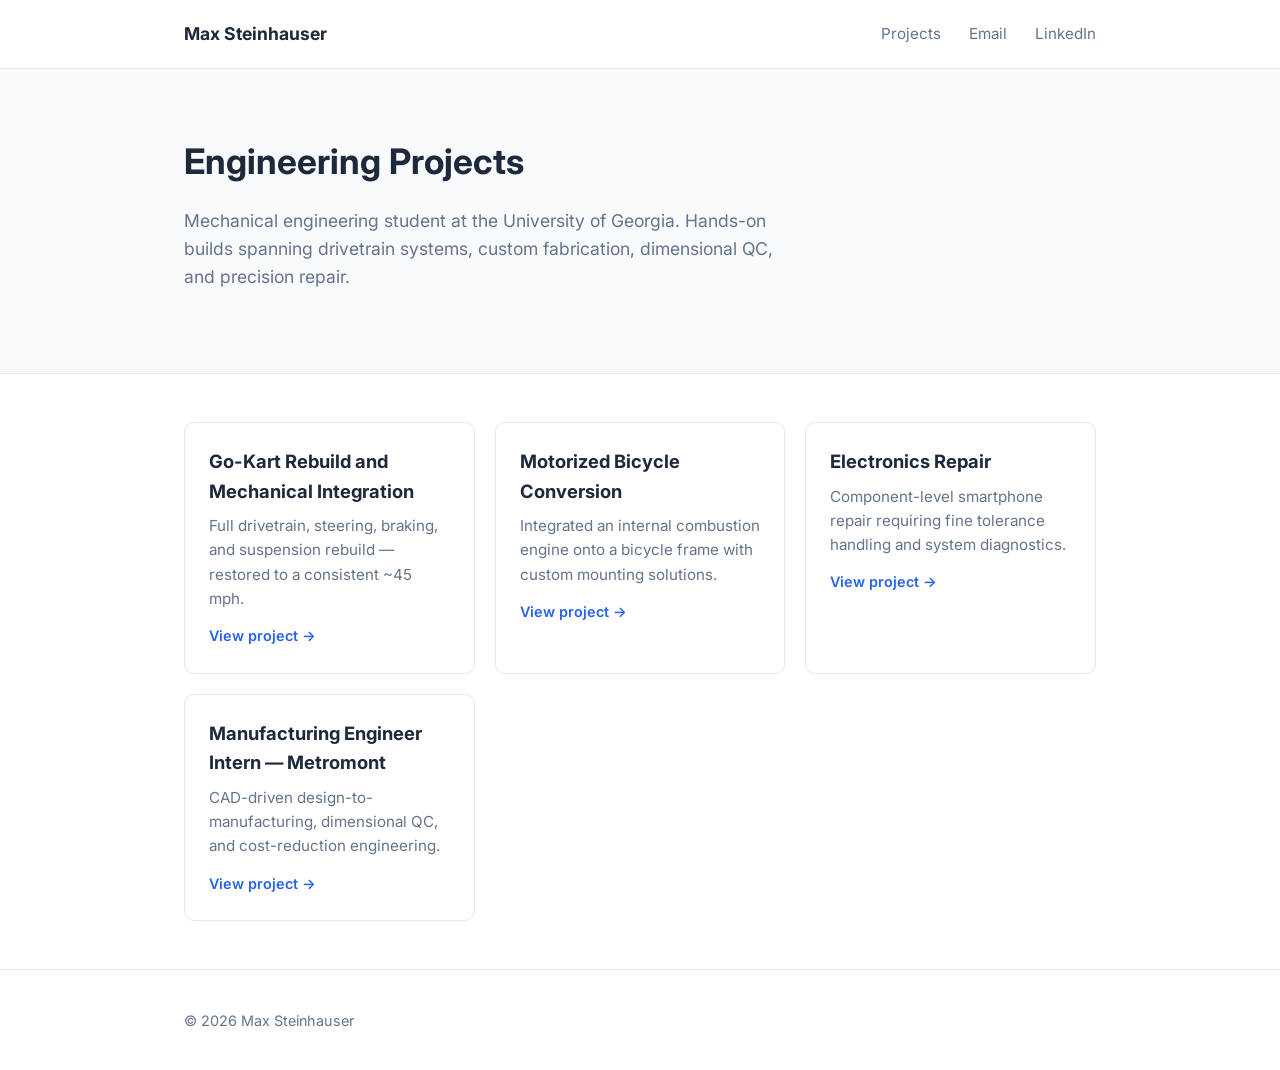
==== index.html @ 04769fe3 "Initial Upload" ====
<!DOCTYPE html>
<html lang="en">
<head>
<meta charset="UTF-8">
<meta name="viewport" content="width=device-width, initial-scale=1.0">
<title>Max Steinhauser — Engineering Projects</title>
<meta name="description" content="Hands-on mechanical engineering projects by Max Steinhauser: drivetrain rebuilds, fabrication, and precision repair work.">
<link rel="preconnect" href="https://fonts.googleapis.com">
<link href="https://fonts.googleapis.com/css2?family=Inter:wght@400;500;600;700&display=swap" rel="stylesheet">
<link rel="stylesheet" href="assets/css/style.css">
</head>
<body>

<header class="site-header">
  <div class="container header-inner">
    <a class="brand" href="index.html">Max Steinhauser</a>
    <nav>
      <a href="index.html">Projects</a>
      <a href="mailto:maxsteinhausers@gmail.com">Email</a>
      <a href="https://www.linkedin.com/in/max-steinhauser" target="_blank" rel="noopener">LinkedIn</a>
    </nav>
  </div>
</header>

<section class="hero">
  <div class="container">
    <h1>Engineering Projects</h1>
    <p>Mechanical engineering student at the University of Georgia. Hands-on builds spanning drivetrain systems, custom fabrication, dimensional QC, and precision repair.</p>
  </div>
</section>

<main class="container">
  <div class="card-grid">

    <a class="card" href="gokart/index.html">
      <h3>Go-Kart Rebuild and Mechanical Integration</h3>
      <p>Full drivetrain, steering, braking, and suspension rebuild — restored to a consistent ~45 mph.</p>
      <span>View project &rarr;</span>
    </a>

    <a class="card" href="bicycle/index.html">
      <h3>Motorized Bicycle Conversion</h3>
      <p>Integrated an internal combustion engine onto a bicycle frame with custom mounting solutions.</p>
      <span>View project &rarr;</span>
    </a>

    <a class="card" href="electronics/index.html">
      <h3>Electronics Repair</h3>
      <p>Component-level smartphone repair requiring fine tolerance handling and system diagnostics.</p>
      <span>View project &rarr;</span>
    </a>

    <a class="card" href="metromont/index.html">
      <h3>Manufacturing Engineer Intern — Metromont</h3>
      <p>CAD-driven design-to-manufacturing, dimensional QC, and cost-reduction engineering.</p>
      <span>View project &rarr;</span>
    </a>

  </div>
</main>

<footer class="site-footer">
  <div class="container">
    <p>&copy; 2026 Max Steinhauser</p>
  </div>
</footer>

</body>
</html>
---- assets/css/style.css ----
:root {
  --accent: #2563eb;
  --text: #1e293b;
  --muted: #64748b;
  --bg: #ffffff;
  --bg-alt: #f8fafc;
  --border: #e2e8f0;
}

* { box-sizing: border-box; }

body {
  margin: 0;
  font-family: 'Inter', -apple-system, BlinkMacSystemFont, 'Segoe UI', Roboto, sans-serif;
  color: var(--text);
  background: var(--bg);
  line-height: 1.6;
}

.container {
  max-width: 960px;
  margin: 0 auto;
  padding: 0 24px;
}

/* Header */
.site-header {
  border-bottom: 1px solid var(--border);
  padding: 20px 0;
}
.header-inner {
  display: flex;
  justify-content: space-between;
  align-items: center;
  flex-wrap: wrap;
  gap: 12px;
}
.brand {
  font-weight: 700;
  font-size: 1.1rem;
  color: var(--text);
  text-decoration: none;
}
nav a {
  margin-left: 24px;
  color: var(--muted);
  text-decoration: none;
  font-size: 0.95rem;
}
nav a:first-child { margin-left: 0; }
nav a:hover { color: var(--accent); }

/* Hero (homepage + project pages) */
.hero, .project-hero {
  background: var(--bg-alt);
  padding: 64px 0;
  border-bottom: 1px solid var(--border);
}
.hero h1 { font-size: 2.2rem; margin: 0 0 8px; }
.hero p { color: var(--muted); font-size: 1.1rem; max-width: 600px; }

.eyebrow {
  text-transform: uppercase;
  letter-spacing: 0.08em;
  font-size: 0.8rem;
  color: var(--accent);
  font-weight: 600;
  margin: 0 0 8px;
}
.project-hero h1 { font-size: 2rem; margin: 0 0 8px; }
.tagline { color: var(--muted); font-size: 1.05rem; max-width: 640px; }

/* Homepage card grid */
.card-grid {
  display: grid;
  grid-template-columns: repeat(auto-fit, minmax(260px, 1fr));
  gap: 20px;
  padding: 48px 0;
}
.card {
  display: block;
  padding: 24px;
  border: 1px solid var(--border);
  border-radius: 10px;
  text-decoration: none;
  color: var(--text);
  transition: box-shadow .15s, transform .15s, border-color .15s;
}
.card:hover {
  box-shadow: 0 6px 20px rgba(0,0,0,0.06);
  transform: translateY(-2px);
  border-color: var(--accent);
}
.card h3 { margin: 0 0 8px; font-size: 1.15rem; }
.card p { color: var(--muted); font-size: 0.95rem; margin: 0 0 12px; }
.card span { color: var(--accent); font-weight: 600; font-size: 0.9rem; }

/* Project page body */
.project-body { padding: 48px 0 64px; }
.project-grid {
  display: grid;
  grid-template-columns: 2fr 1fr;
  gap: 40px;
}
.project-main h2 { font-size: 1.25rem; margin: 32px 0 12px; }
.project-main h2:first-child { margin-top: 0; }

.highlight-list, .tag-list { padding-left: 0; list-style: none; margin: 0; }
.highlight-list li {
  padding-left: 22px;
  position: relative;
  margin-bottom: 10px;
}
.highlight-list li::before {
  content: "\2022";
  color: var(--accent);
  position: absolute;
  left: 0;
  font-weight: 700;
}

.project-sidebar {
  background: var(--bg-alt);
  border: 1px solid var(--border);
  border-radius: 10px;
  padding: 20px;
  align-self: start;
}
.project-sidebar h3 { margin: 0 0 12px; font-size: 1rem; }
.tag-list li {
  display: inline-block;
  background: #fff;
  border: 1px solid var(--border);
  border-radius: 999px;
  padding: 4px 12px;
  margin: 0 6px 6px 0;
  font-size: 0.85rem;
}

/* Gallery (used once a project has photos) */
.gallery {
  display: grid;
  grid-template-columns: repeat(auto-fit, minmax(200px, 1fr));
  gap: 12px;
  margin-top: 12px;
}
.gallery img {
  width: 100%;
  height: 160px;
  object-fit: cover;
  border-radius: 8px;
  border: 1px solid var(--border);
}

.back-link {
  display: inline-block;
  margin-top: 32px;
  color: var(--accent);
  text-decoration: none;
  font-weight: 600;
}
.back-link:hover { text-decoration: underline; }

.site-footer {
  border-top: 1px solid var(--border);
  padding: 24px 0;
  color: var(--muted);
  font-size: 0.9rem;
}

@media (max-width: 720px) {
  .project-grid { grid-template-columns: 1fr; }
  nav a { margin-left: 14px; font-size: 0.85rem; }
}
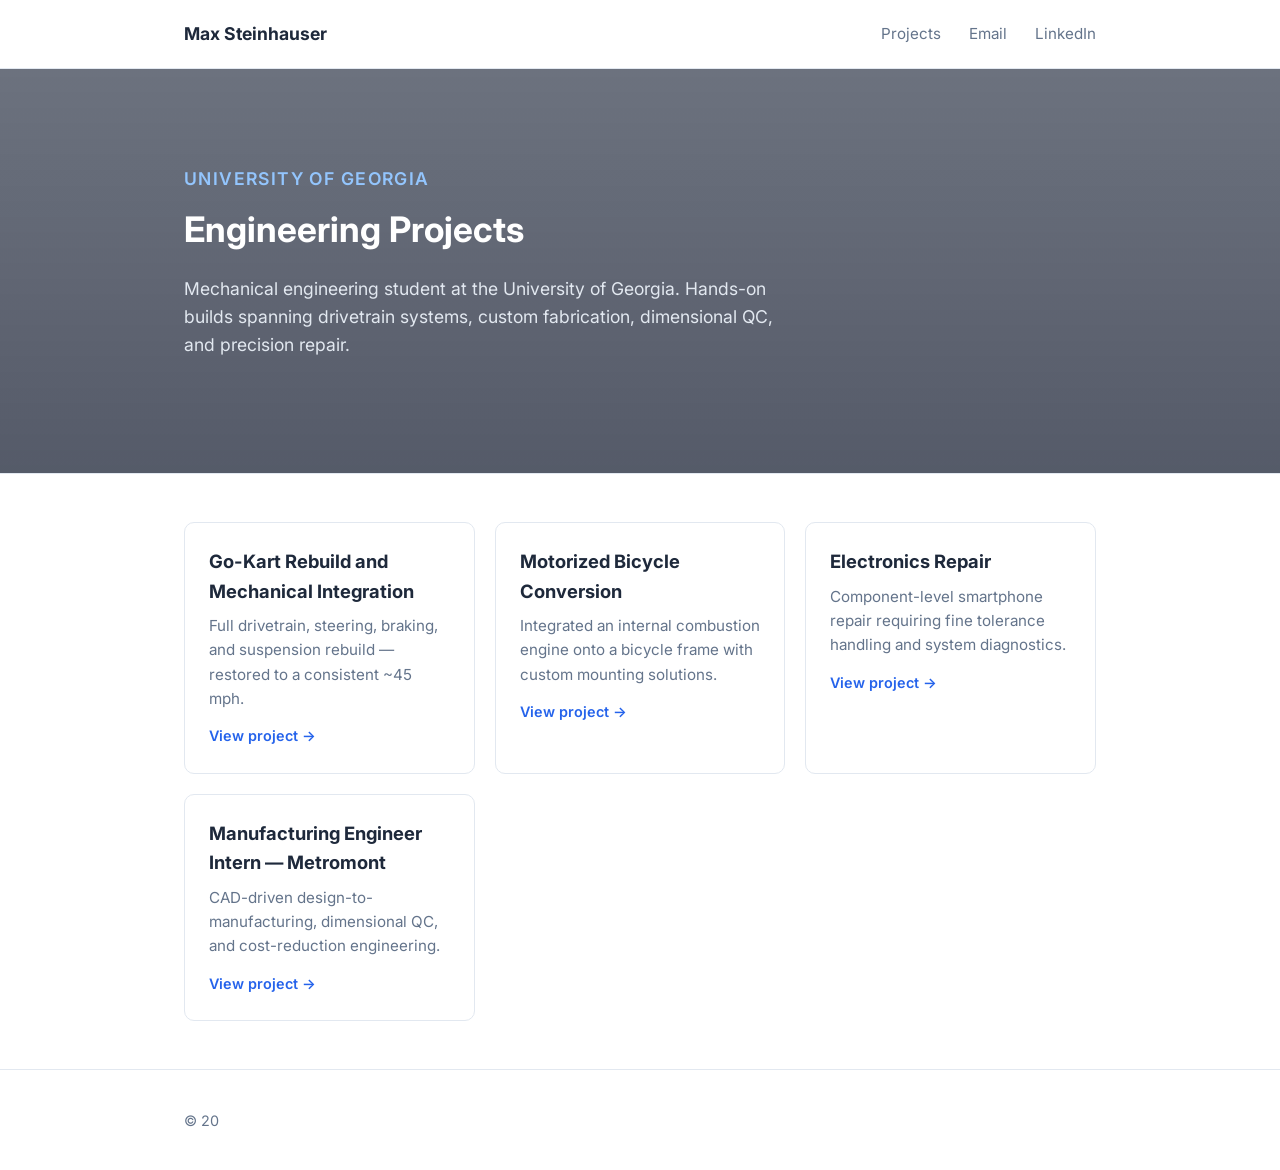
==== commit 1e8ddcd4: "Added images" ====
--- a/index.html
+++ b/index.html
@@ -7,7 +7,7 @@
 <meta name="description" content="Hands-on mechanical engineering projects by Max Steinhauser: drivetrain rebuilds, fabrication, and precision repair work.">
 <link rel="preconnect" href="https://fonts.googleapis.com">
 <link href="https://fonts.googleapis.com/css2?family=Inter:wght@400;500;600;700&display=swap" rel="stylesheet">
-<link rel="stylesheet" href="assets/css/style.css">
+<link rel="stylesheet" href="assets/css/site.css">
 </head>
 <body>
 
@@ -22,8 +22,9 @@
   </div>
 </header>
 
-<section class="hero">
+<section class="hero has-banner">
   <div class="container">
+    <p class="eyebrow">University of Georgia</p>
     <h1>Engineering Projects</h1>
     <p>Mechanical engineering student at the University of Georgia. Hands-on builds spanning drivetrain systems, custom fabrication, dimensional QC, and precision repair.</p>
   </div>
@@ -61,9 +62,4 @@
 
 <footer class="site-footer">
   <div class="container">
-    <p>&copy; 2026 Max Steinhauser</p>
-  </div>
-</footer>
-
-</body>
-</html>
+    <p>&copy; 20
--- a/assets/css/site.css
+++ b/assets/css/site.css
@@ -0,0 +1,187 @@
+:root {
+  --accent: #2563eb;
+  --text: #1e293b;
+  --muted: #64748b;
+  --bg: #ffffff;
+  --bg-alt: #f8fafc;
+  --border: #e2e8f0;
+}
+
+* { box-sizing: border-box; }
+
+body {
+  margin: 0;
+  font-family: 'Inter', -apple-system, BlinkMacSystemFont, 'Segoe UI', Roboto, sans-serif;
+  color: var(--text);
+  background: var(--bg);
+  line-height: 1.6;
+}
+
+.container {
+  max-width: 960px;
+  margin: 0 auto;
+  padding: 0 24px;
+}
+
+/* Header */
+.site-header {
+  border-bottom: 1px solid var(--border);
+  padding: 20px 0;
+}
+.header-inner {
+  display: flex;
+  justify-content: space-between;
+  align-items: center;
+  flex-wrap: wrap;
+  gap: 12px;
+}
+.brand {
+  font-weight: 700;
+  font-size: 1.1rem;
+  color: var(--text);
+  text-decoration: none;
+}
+nav a {
+  margin-left: 24px;
+  color: var(--muted);
+  text-decoration: none;
+  font-size: 0.95rem;
+}
+nav a:first-child { margin-left: 0; }
+nav a:hover { color: var(--accent); }
+
+/* Hero (homepage + project pages) */
+.hero, .project-hero {
+  background: var(--bg-alt);
+  padding: 64px 0;
+  border-bottom: 1px solid var(--border);
+}
+.hero h1 { font-size: 2.2rem; margin: 0 0 8px; }
+.hero p { color: var(--muted); font-size: 1.1rem; max-width: 600px; }
+
+/* Hero with a photo banner (e.g. homepage UGA Arch shot) */
+.hero.has-banner {
+  background-image: linear-gradient(180deg, rgba(15,23,42,0.6), rgba(15,23,42,0.7)), url('../img/banner-arch.jpg');
+  background-size: cover;
+  background-position: center;
+  background-color: var(--bg-alt);
+  color: #fff;
+  padding: 96px 0;
+}
+.hero.has-banner h1 { color: #fff; }
+.hero.has-banner p { color: #e2e8f0; }
+.hero.has-banner .eyebrow { color: #93c5fd; }
+
+.eyebrow {
+  text-transform: uppercase;
+  letter-spacing: 0.08em;
+  font-size: 0.8rem;
+  color: var(--accent);
+  font-weight: 600;
+  margin: 0 0 8px;
+}
+.project-hero h1 { font-size: 2rem; margin: 0 0 8px; }
+.tagline { color: var(--muted); font-size: 1.05rem; max-width: 640px; }
+
+/* Homepage card grid */
+.card-grid {
+  display: grid;
+  grid-template-columns: repeat(auto-fit, minmax(260px, 1fr));
+  gap: 20px;
+  padding: 48px 0;
+}
+.card {
+  display: block;
+  padding: 24px;
+  border: 1px solid var(--border);
+  border-radius: 10px;
+  text-decoration: none;
+  color: var(--text);
+  transition: box-shadow .15s, transform .15s, border-color .15s;
+}
+.card:hover {
+  box-shadow: 0 6px 20px rgba(0,0,0,0.06);
+  transform: translateY(-2px);
+  border-color: var(--accent);
+}
+.card h3 { margin: 0 0 8px; font-size: 1.15rem; }
+.card p { color: var(--muted); font-size: 0.95rem; margin: 0 0 12px; }
+.card span { color: var(--accent); font-weight: 600; font-size: 0.9rem; }
+
+/* Project page body */
+.project-body { padding: 48px 0 64px; }
+.project-grid {
+  display: grid;
+  grid-template-columns: 2fr 1fr;
+  gap: 40px;
+}
+.project-main h2 { font-size: 1.25rem; margin: 32px 0 12px; }
+.project-main h2:first-child { margin-top: 0; }
+
+.highlight-list, .tag-list { padding-left: 0; list-style: none; margin: 0; }
+.highlight-list li {
+  padding-left: 22px;
+  position: relative;
+  margin-bottom: 10px;
+}
+.highlight-list li::before {
+  content: "\2022";
+  color: var(--accent);
+  position: absolute;
+  left: 0;
+  font-weight: 700;
+}
+
+.project-sidebar {
+  background: var(--bg-alt);
+  border: 1px solid var(--border);
+  border-radius: 10px;
+  padding: 20px;
+  align-self: start;
+}
+.project-sidebar h3 { margin: 0 0 12px; font-size: 1rem; }
+.tag-list li {
+  display: inline-block;
+  background: #fff;
+  border: 1px solid var(--border);
+  border-radius: 999px;
+  padding: 4px 12px;
+  margin: 0 6px 6px 0;
+  font-size: 0.85rem;
+}
+
+/* Gallery (used once a project has photos) */
+.gallery {
+  display: grid;
+  grid-template-columns: repeat(auto-fit, minmax(200px, 1fr));
+  gap: 12px;
+  margin-top: 12px;
+}
+.gallery img {
+  width: 100%;
+  height: 160px;
+  object-fit: cover;
+  border-radius: 8px;
+  border: 1px solid var(--border);
+}
+
+.back-link {
+  display: inline-block;
+  margin-top: 32px;
+  color: var(--accent);
+  text-decoration: none;
+  font-weight: 600;
+}
+.back-link:hover { text-decoration: underline; }
+
+.site-footer {
+  border-top: 1px solid var(--border);
+  padding: 24px 0;
+  color: var(--muted);
+  font-size: 0.9rem;
+}
+
+@media (max-width: 720px) {
+  .project-grid { grid-template-columns: 1fr; }
+  nav a { margin-left: 14px; font-size: 0.85rem; }
+}
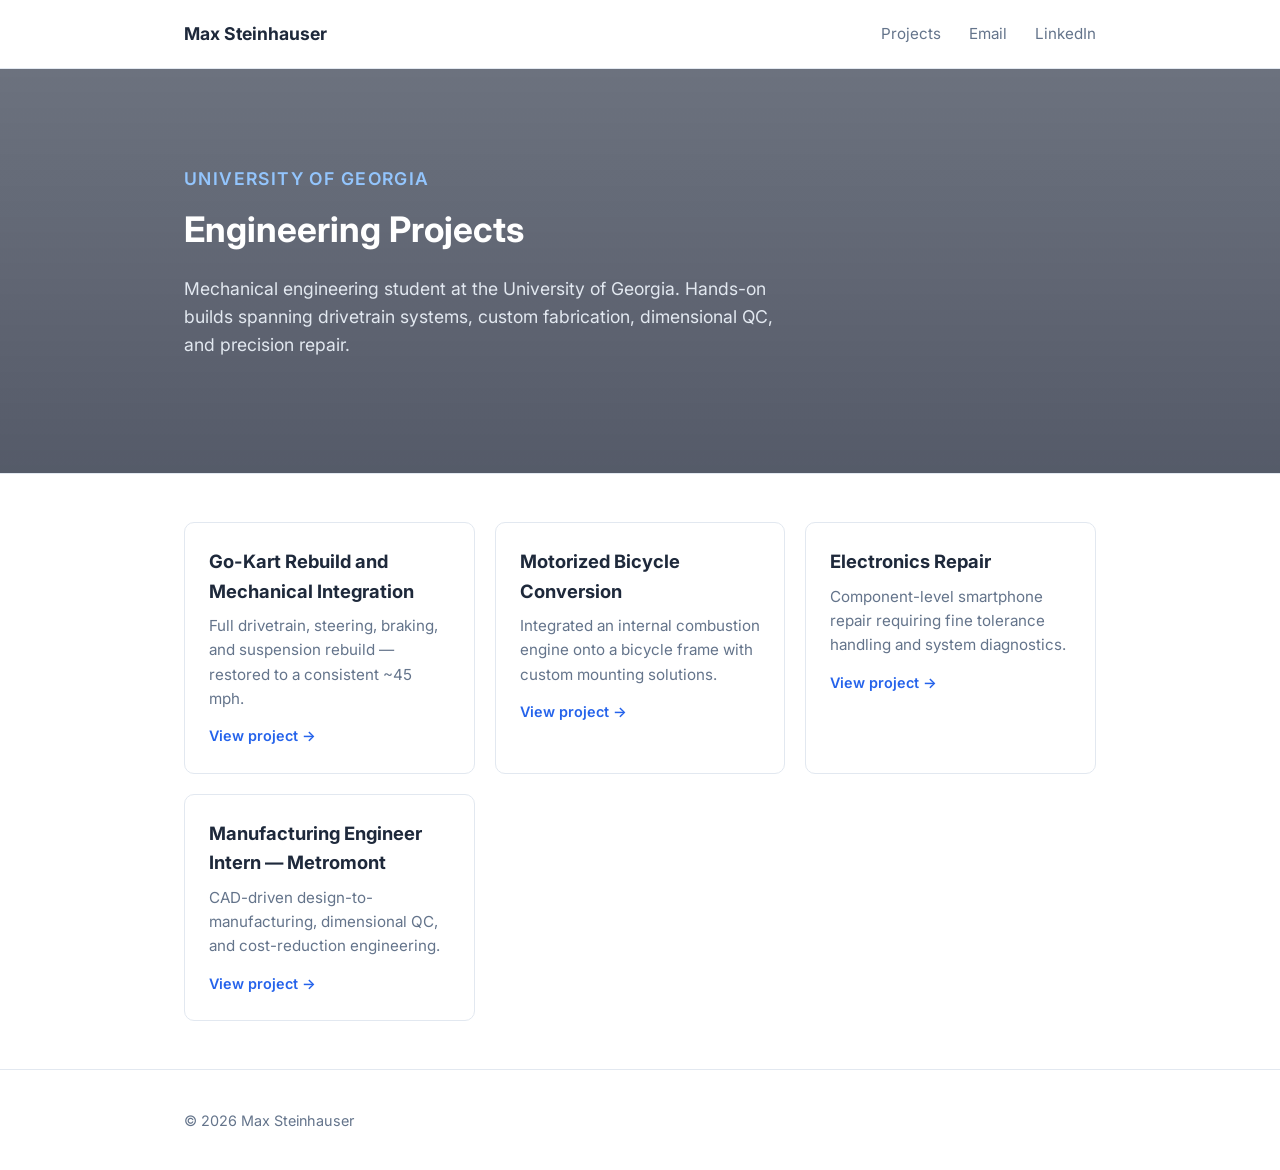
==== commit 6de04683: "Added Images" ====
--- a/index.html
+++ b/index.html
@@ -62,4 +62,9 @@
 
 <footer class="site-footer">
   <div class="container">
-    <p>&copy; 20+    <p>&copy; 2026 Max Steinhauser</p>
+  </div>
+</footer>
+
+</body>
+</html>
--- a/assets/css/site.css
+++ b/assets/css/site.css
@@ -165,6 +165,32 @@
   border: 1px solid var(--border);
 }
 
+/* Before / After comparison */
+.before-after {
+  display: grid;
+  grid-template-columns: repeat(auto-fit, minmax(220px, 1fr));
+  gap: 16px;
+  margin-top: 12px;
+}
+.before-after figure { margin: 0; }
+.before-after img {
+  width: 100%;
+  height: 220px;
+  object-fit: cover;
+  border-radius: 8px;
+  border: 1px solid var(--border);
+  display: block;
+}
+.before-after figcaption {
+  text-align: center;
+  margin-top: 8px;
+  font-weight: 600;
+  font-size: 0.8rem;
+  color: var(--muted);
+  text-transform: uppercase;
+  letter-spacing: 0.06em;
+}
+
 .back-link {
   display: inline-block;
   margin-top: 32px;
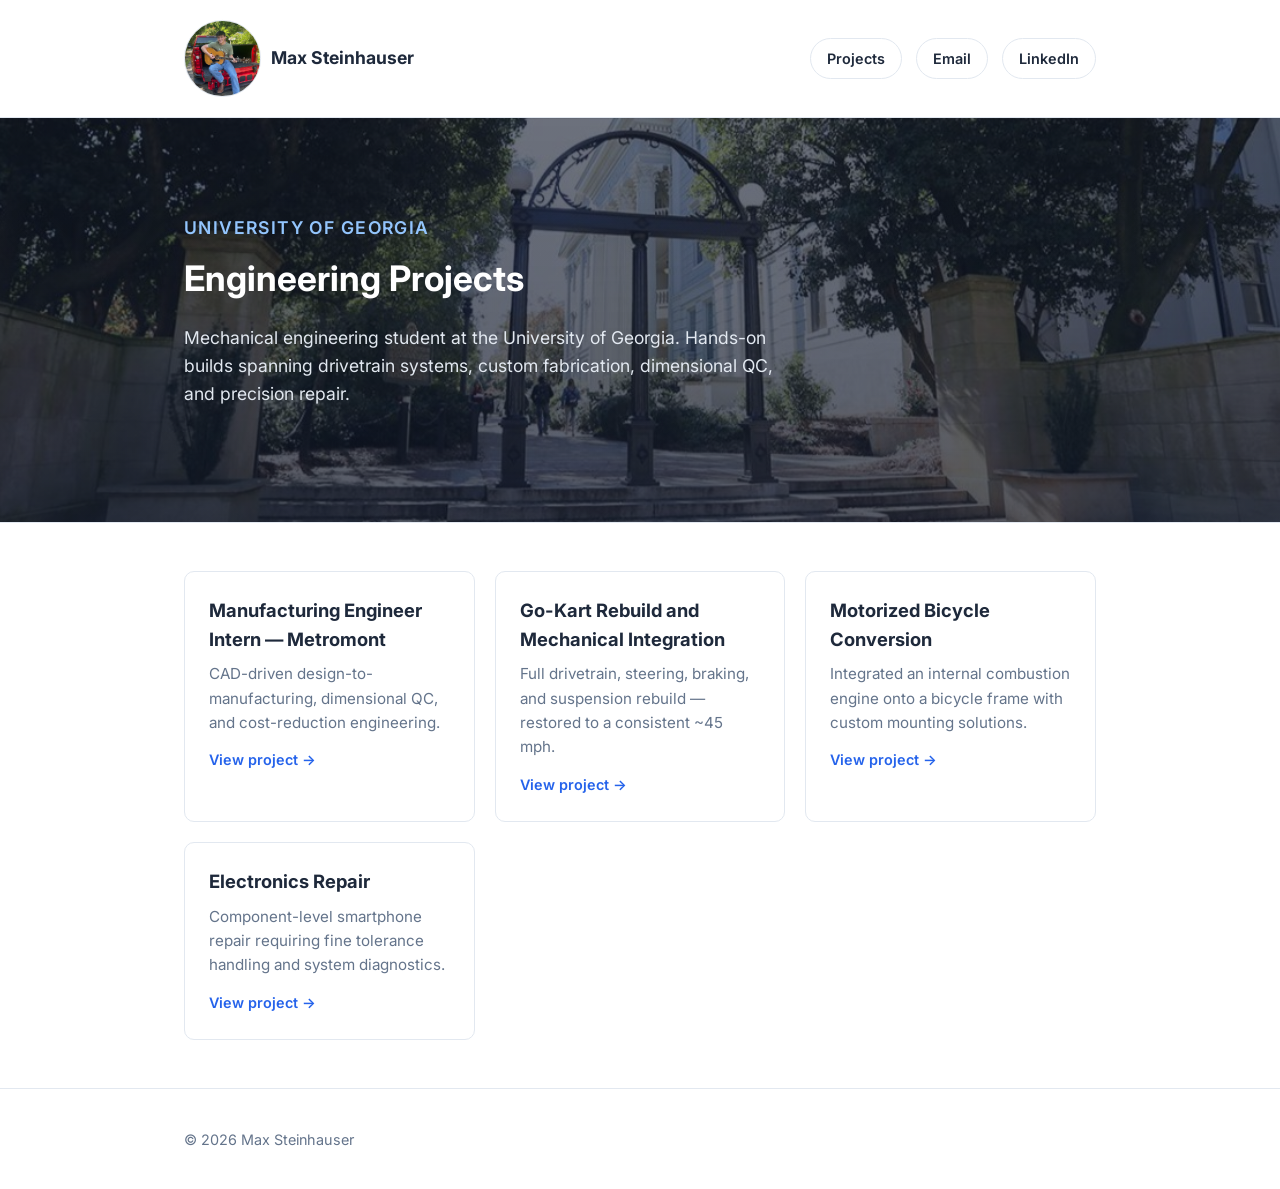
==== commit e1634bb5: "photos added" ====
--- a/index.html
+++ b/index.html
@@ -13,7 +13,10 @@
 
 <header class="site-header">
   <div class="container header-inner">
-    <a class="brand" href="index.html">Max Steinhauser</a>
+    <a class="brand" href="index.html">
+      <img class="profile-pic" src="assets/img/profile.jpg" alt="Max Steinhauser">
+      Max Steinhauser
+    </a>
     <nav>
       <a href="index.html">Projects</a>
       <a href="mailto:maxsteinhausers@gmail.com">Email</a>
@@ -33,6 +36,12 @@
 <main class="container">
   <div class="card-grid">
 
+    <a class="card" href="metromont/index.html">
+      <h3>Manufacturing Engineer Intern — Metromont</h3>
+      <p>CAD-driven design-to-manufacturing, dimensional QC, and cost-reduction engineering.</p>
+      <span>View project &rarr;</span>
+    </a>
+
     <a class="card" href="gokart/index.html">
       <h3>Go-Kart Rebuild and Mechanical Integration</h3>
       <p>Full drivetrain, steering, braking, and suspension rebuild — restored to a consistent ~45 mph.</p>
@@ -51,12 +60,6 @@
       <span>View project &rarr;</span>
     </a>
 
-    <a class="card" href="metromont/index.html">
-      <h3>Manufacturing Engineer Intern — Metromont</h3>
-      <p>CAD-driven design-to-manufacturing, dimensional QC, and cost-reduction engineering.</p>
-      <span>View project &rarr;</span>
-    </a>
-
   </div>
 </main>
 
--- a/assets/css/site.css
+++ b/assets/css/site.css
@@ -36,19 +36,41 @@
   gap: 12px;
 }
 .brand {
+  display: inline-flex;
+  align-items: center;
+  gap: 10px;
   font-weight: 700;
   font-size: 1.1rem;
   color: var(--text);
   text-decoration: none;
 }
+.profile-pic {
+  width: 76.5px;
+  height: 76.5px;
+  border-radius: 50%;
+  object-fit: cover;
+  border: 1px solid var(--border);
+  background: var(--bg-alt);
+  flex-shrink: 0;
+}
 nav a {
-  margin-left: 24px;
-  color: var(--muted);
-  text-decoration: none;
-  font-size: 0.95rem;
+  display: inline-block;
+  margin-left: 10px;
+  padding: 8px 16px;
+  border: 1px solid var(--border);
+  border-radius: 999px;
+  color: var(--text);
+  text-decoration: none;
+  font-size: 0.9rem;
+  font-weight: 600;
+  transition: background .15s, border-color .15s, color .15s;
 }
 nav a:first-child { margin-left: 0; }
-nav a:hover { color: var(--accent); }
+nav a:hover {
+  background: var(--accent);
+  border-color: var(--accent);
+  color: #fff;
+}
 
 /* Hero (homepage + project pages) */
 .hero, .project-hero {
@@ -59,8 +81,8 @@
 .hero h1 { font-size: 2.2rem; margin: 0 0 8px; }
 .hero p { color: var(--muted); font-size: 1.1rem; max-width: 600px; }
 
-/* Hero with a photo banner (e.g. homepage UGA Arch shot) */
-.hero.has-banner {
+/* Hero with a photo banner (e.g. UGA Arch shot) — used on every page */
+.has-banner {
   background-image: linear-gradient(180deg, rgba(15,23,42,0.6), rgba(15,23,42,0.7)), url('../img/banner-arch.jpg');
   background-size: cover;
   background-position: center;
@@ -68,9 +90,10 @@
   color: #fff;
   padding: 96px 0;
 }
-.hero.has-banner h1 { color: #fff; }
-.hero.has-banner p { color: #e2e8f0; }
-.hero.has-banner .eyebrow { color: #93c5fd; }
+.has-banner h1 { color: #fff; }
+.has-banner p { color: #e2e8f0; }
+.has-banner .eyebrow { color: #93c5fd; }
+.has-banner .tagline { color: #e2e8f0; }
 
 .eyebrow {
   text-transform: uppercase;
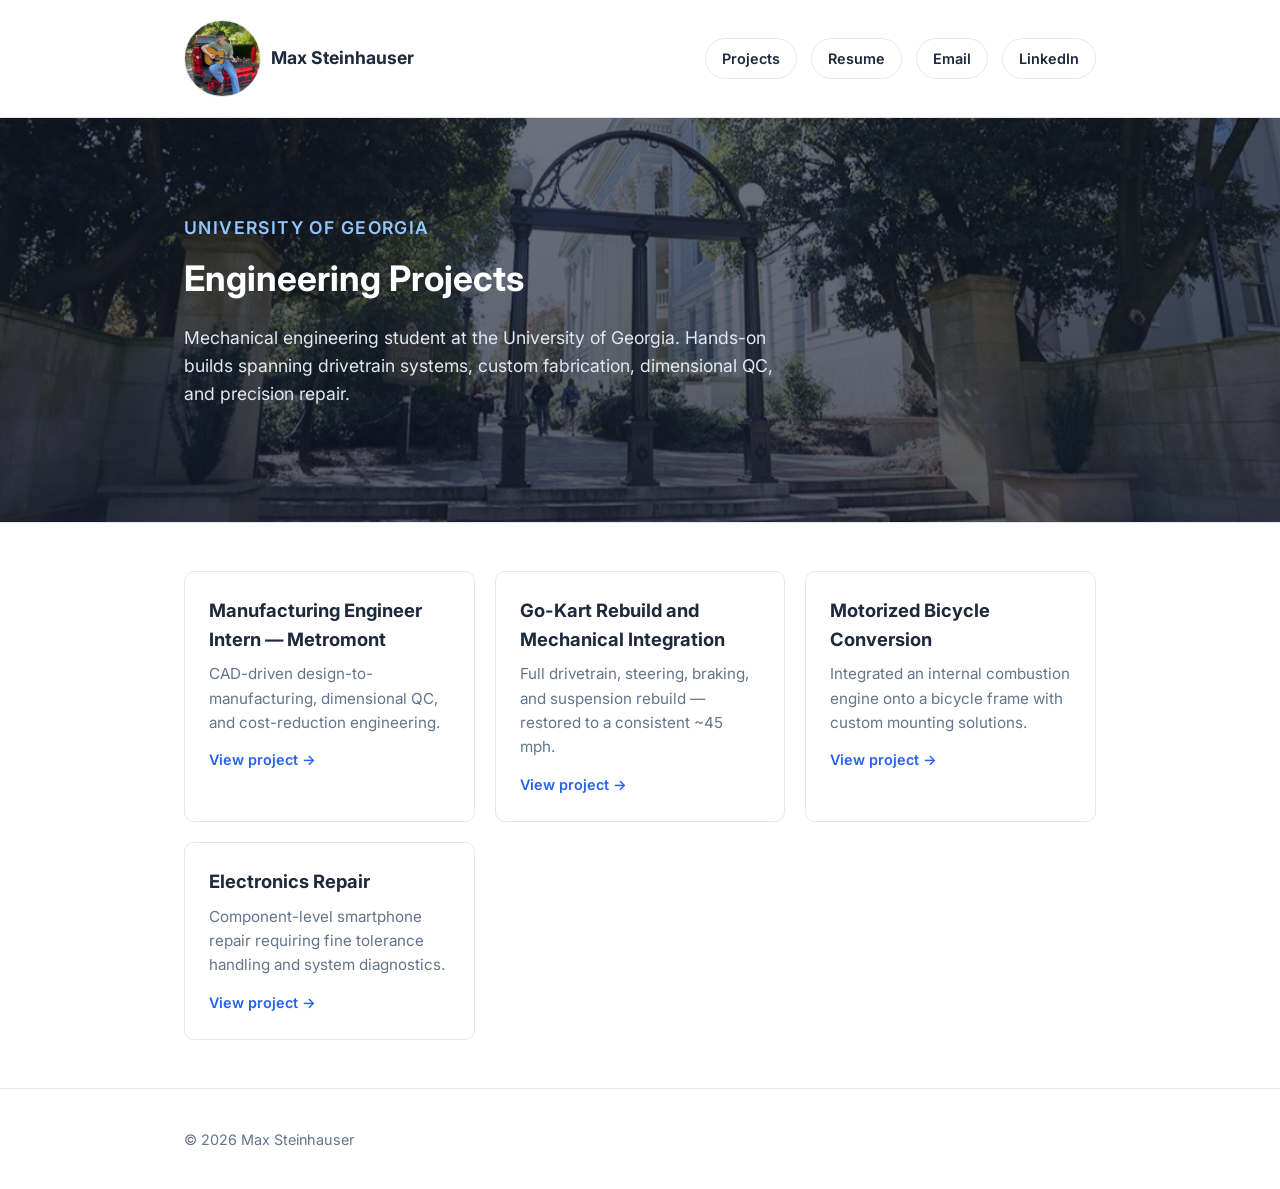
==== commit 974ba8f5: "added resume" ====
--- a/index.html
+++ b/index.html
@@ -19,6 +19,7 @@
     </a>
     <nav>
       <a href="index.html">Projects</a>
+      <a href="assets/Max_Steinhauser_Resume.pdf" target="_blank" rel="noopener">Resume</a>
       <a href="mailto:maxsteinhausers@gmail.com">Email</a>
       <a href="https://www.linkedin.com/in/max-steinhauser" target="_blank" rel="noopener">LinkedIn</a>
     </nav>
